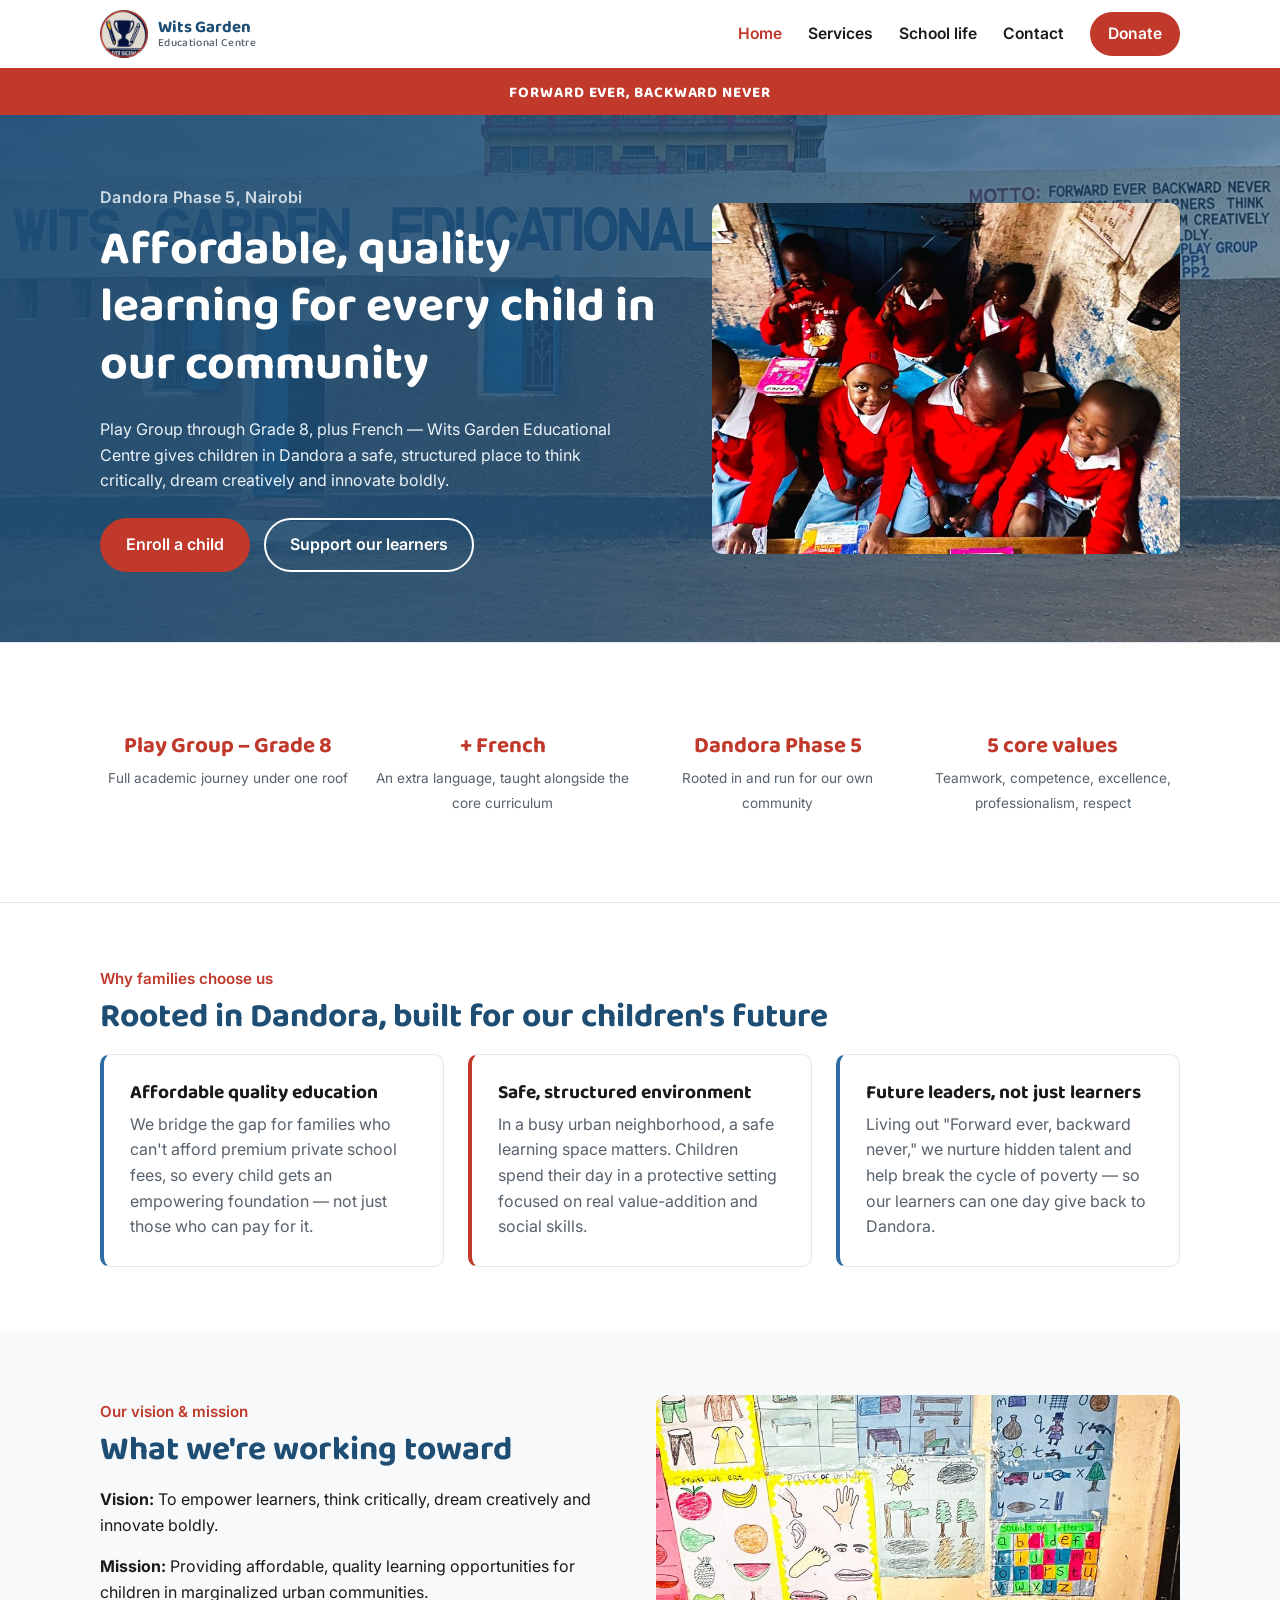
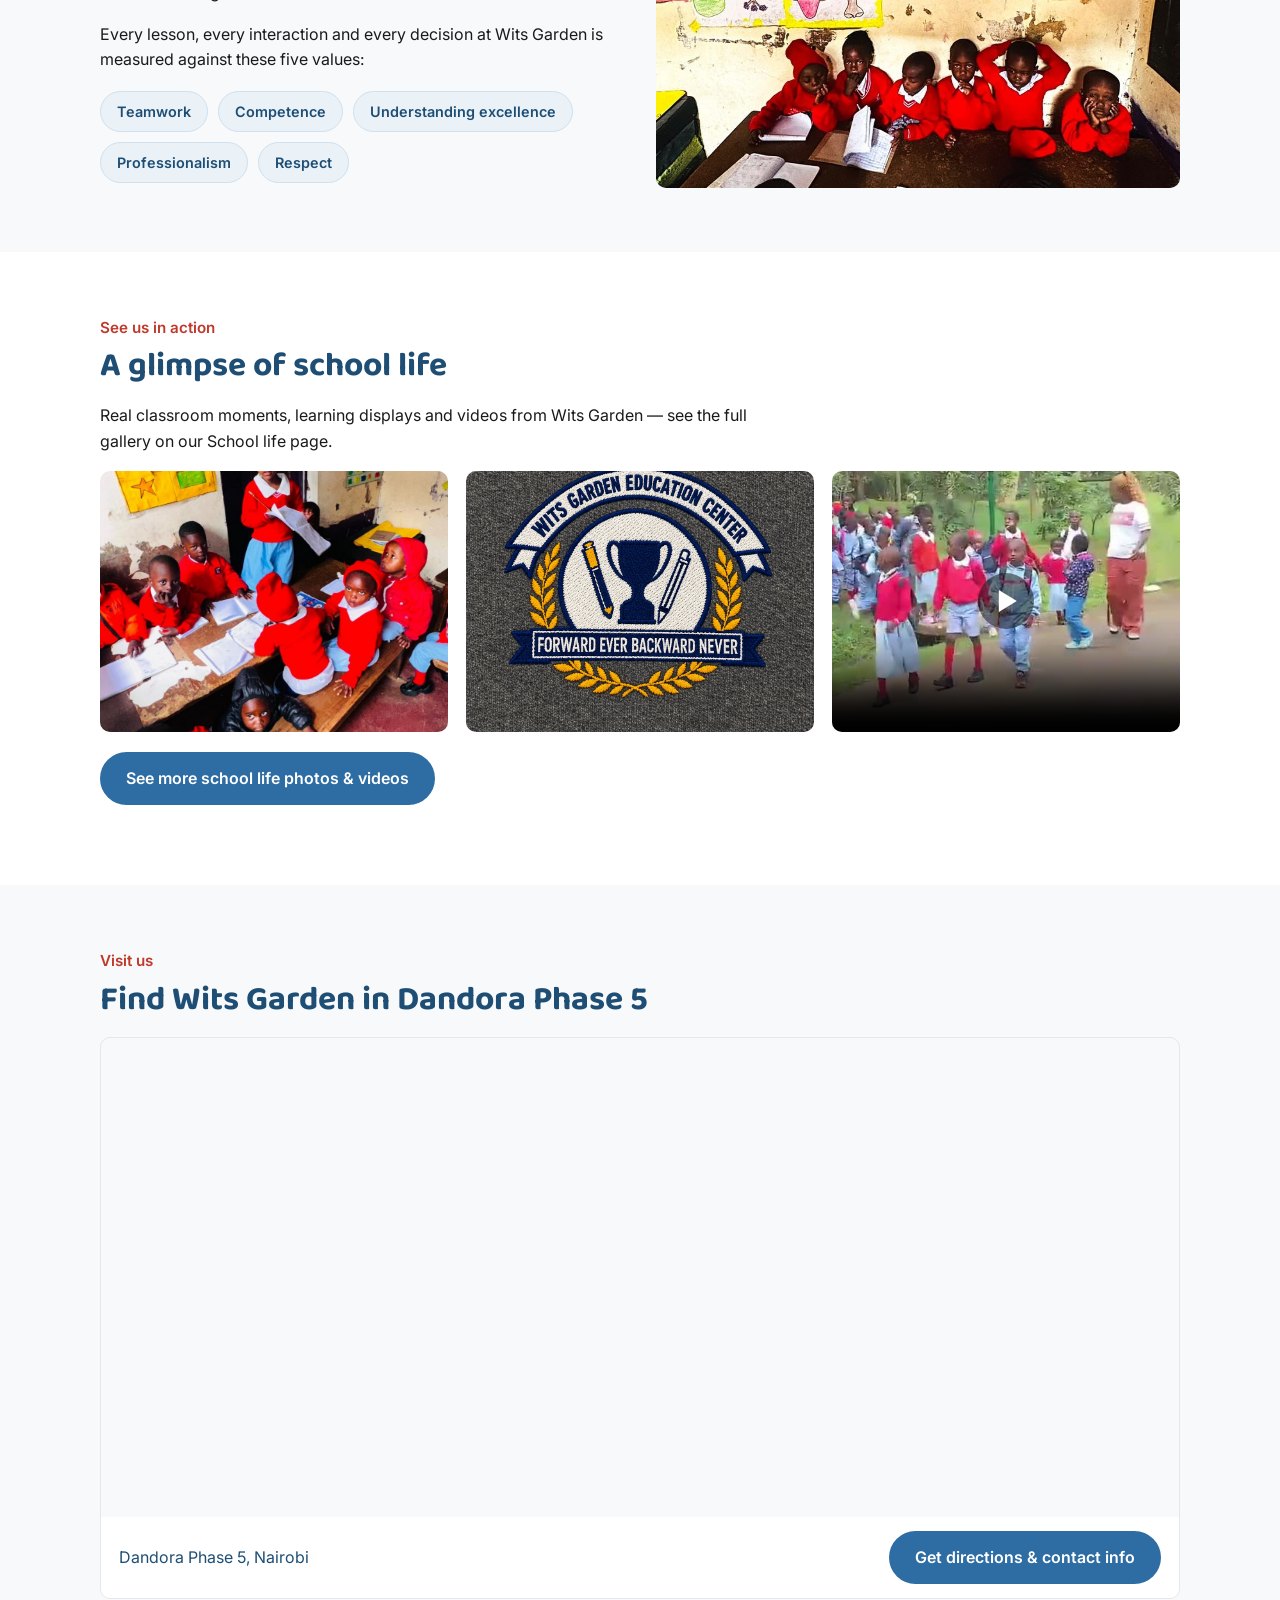
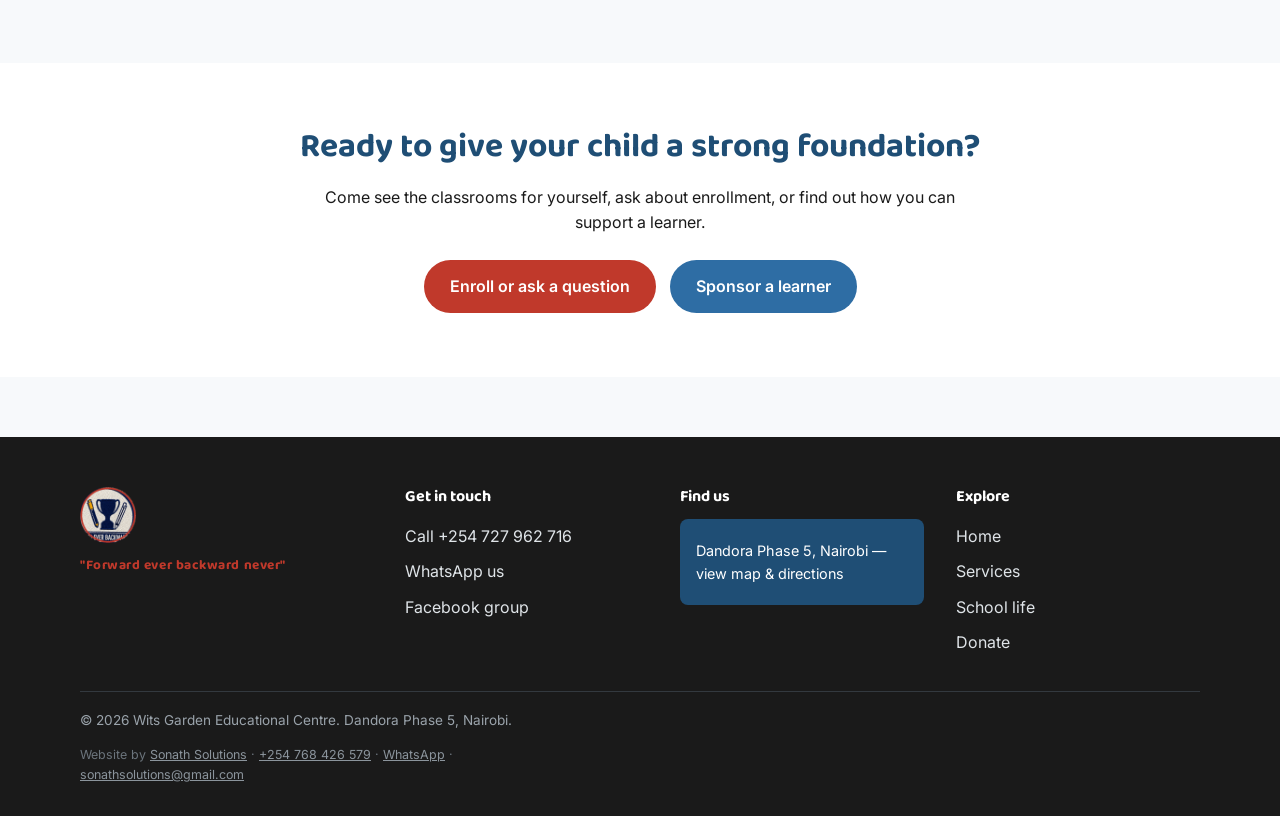
==== index.html @ b7c3abeb "first commit" ====
<!DOCTYPE html>
<html lang="en">
<head>
<meta charset="UTF-8">
<meta name="viewport" content="width=device-width, initial-scale=1.0">
<title>Wits Garden Educational Centre — Dandora Phase 5, Nairobi</title>
<meta name="description" content="Wits Garden Educational Centre offers affordable, quality learning for Play Group through Grade 8, plus French, in Dandora Phase 5, Nairobi. Forward ever, backward never.">
<link rel="canonical" href="https://www.witsgardenedu.co.ke/index.html">
<meta name="theme-color" content="#2e6da4">
<link rel="icon" href="favicon.ico" sizes="any">
<link rel="icon" type="image/png" sizes="32x32" href="favicon-32.png">
<link rel="icon" type="image/png" sizes="192x192" href="favicon-192.png">
<link rel="apple-touch-icon" href="favicon-180.png">
<meta property="og:type" content="website">
<meta property="og:title" content="Wits Garden Educational Centre — Dandora Phase 5, Nairobi">
<meta property="og:description" content="Affordable, quality learning for Play Group through Grade 8, plus French, in the heart of Dandora Phase 5.">
<meta property="og:image" content="https://www.witsgardenedu.co.ke/images/banner-photo.jpg">
<meta property="og:url" content="https://www.witsgardenedu.co.ke/index.html">
<link rel="preconnect" href="https://fonts.googleapis.com">
<link rel="preconnect" href="https://fonts.gstatic.com" crossorigin>
<link href="https://fonts.googleapis.com/css2?family=Baloo+2:wght@500;700&family=Inter:wght@400;500;600&display=swap" rel="stylesheet">
<link rel="stylesheet" href="style.css">
</head>
<body>
<a class="skip-link" href="#main">Skip to content</a>

<header class="site-header">
  <div class="container nav-wrap">
    <a href="index.html" class="brand">
      <img src="images/logo-badge.png" alt="Wits Garden Educational Centre crest" class="brand-logo">
      <span class="brand-name">Wits Garden<br><small>Educational Centre</small></span>
    </a>
    <button class="nav-toggle" id="navToggle" aria-expanded="false" aria-controls="siteNav" aria-label="Open menu">
      <span></span><span></span><span></span>
    </button>
    <nav class="site-nav" id="siteNav">
      <a href="index.html" class="active">Home</a>
      <a href="services.html">Services</a>
      <a href="school-life.html">School life</a>
      <a href="contact.html">Contact</a>
      <a href="donate.html" class="nav-cta">Donate</a>
    </nav>
  </div>
</header>

<div class="motto-strip">FORWARD EVER, BACKWARD NEVER</div>

<main id="main">

  <section class="hero" style="background-image:url('images/banner-photo.jpg');">
    <div class="container">
      <div>
        <p class="hero-eyebrow">Dandora Phase 5, Nairobi</p>
        <h1>Affordable, quality learning for every child in our community</h1>
        <p>Play Group through Grade 8, plus French — Wits Garden Educational Centre gives children in Dandora a safe, structured place to think critically, dream creatively and innovate boldly.</p>
        <div class="hero-actions">
          <a href="contact.html" class="btn btn-primary">Enroll a child</a>
          <a href="donate.html" class="btn btn-outline">Support our learners</a>
        </div>
      </div>
      <div class="hero-media">
        <img src="images/home-1.jpg" alt="Learners in a Wits Garden Educational Centre classroom">
      </div>
    </div>
  </section>

  <section class="stat-strip">
    <div class="container">
      <div class="stat"><strong>Play Group – Grade 8</strong><span>Full academic journey under one roof</span></div>
      <div class="stat"><strong>+ French</strong><span>An extra language, taught alongside the core curriculum</span></div>
      <div class="stat"><strong>Dandora Phase 5</strong><span>Rooted in and run for our own community</span></div>
      <div class="stat"><strong>5 core values</strong><span>Teamwork, competence, excellence, professionalism, respect</span></div>
    </div>
  </section>

  <section class="section-alt">
    <div class="container">
      <p class="eyebrow">Why families choose us</p>
      <h2>Rooted in Dandora, built for our children's future</h2>
      <div class="grid-3">
        <div class="card">
          <h3>Affordable quality education</h3>
          <p>We bridge the gap for families who can't afford premium private school fees, so every child gets an empowering foundation — not just those who can pay for it.</p>
        </div>
        <div class="card card-alt">
          <h3>Safe, structured environment</h3>
          <p>In a busy urban neighborhood, a safe learning space matters. Children spend their day in a protective setting focused on real value-addition and social skills.</p>
        </div>
        <div class="card">
          <h3>Future leaders, not just learners</h3>
          <p>Living out "Forward ever, backward never," we nurture hidden talent and help break the cycle of poverty — so our learners can one day give back to Dandora.</p>
        </div>
      </div>
    </div>
  </section>

  <section>
    <div class="container grid-2">
      <div>
        <p class="eyebrow">Our vision &amp; mission</p>
        <h2>What we're working toward</h2>
        <p><strong>Vision:</strong> To empower learners, think critically, dream creatively and innovate boldly.</p>
        <p><strong>Mission:</strong> Providing affordable, quality learning opportunities for children in marginalized urban communities.</p>
        <p>Every lesson, every interaction and every decision at Wits Garden is measured against these five values:</p>
        <div class="value-chips">
          <span class="value-chip">Teamwork</span>
          <span class="value-chip">Competence</span>
          <span class="value-chip">Understanding excellence</span>
          <span class="value-chip">Professionalism</span>
          <span class="value-chip">Respect</span>
        </div>
      </div>
      <div class="media-item">
        <img src="images/home-2.jpg" alt="Learners at their desks at Wits Garden Educational Centre">
      </div>
    </div>
  </section>

  <section class="section-alt">
    <div class="container">
      <p class="eyebrow">See us in action</p>
      <h2>A glimpse of school life</h2>
      <p>Real classroom moments, learning displays and videos from Wits Garden — see the full gallery on our School life page.</p>
      <div class="media-grid">
        <div class="media-item">
          <img src="images/home-3.jpg" alt="Learners engaged in class at Wits Garden Educational Centre">
        </div>
        <div class="media-item">
          <img src="images/classroom-2.jpg" alt="A Wits Garden classroom in session">
        </div>
        <div class="media-item video">
          <video controls preload="metadata" poster="videos/video-6-poster.jpg">
            <source src="videos/video-6.mp4" type="video/mp4">
            Your browser does not support the video element.
          </video>
        </div>
      </div>
      <p style="margin-top:20px;"><a href="school-life.html" class="btn btn-sky">See more school life photos &amp; videos</a></p>
    </div>
  </section>

  <section>
    <div class="container">
      <p class="eyebrow">Visit us</p>
      <h2>Find Wits Garden in Dandora Phase 5</h2>
      <a href="contact.html" class="map-teaser">
        <iframe class="map-frame" src="https://www.google.com/maps?q=Dandora+Phase+5+Nairobi&output=embed" title="Map preview of Dandora Phase 5, Nairobi — click to view full contact details" loading="lazy"></iframe>
        <span class="map-teaser-label">
          <span>Dandora Phase 5, Nairobi</span>
          <span class="btn btn-sky">Get directions &amp; contact info</span>
        </span>
      </a>
    </div>
  </section>

  <section class="section-alt" style="text-align:center;">
    <div class="container">
      <h2>Ready to give your child a strong foundation?</h2>
      <p style="margin:0 auto 20px;">Come see the classrooms for yourself, ask about enrollment, or find out how you can support a learner.</p>
      <div class="hero-actions" style="justify-content:center;">
        <a href="contact.html" class="btn btn-primary">Enroll or ask a question</a>
        <a href="donate.html" class="btn btn-sky">Sponsor a learner</a>
      </div>
    </div>
  </section>

</main>

<footer class="site-footer">
  <div class="container footer-grid">
    <div class="footer-brand">
      <img src="images/logo-badge.png" alt="Wits Garden Educational Centre crest" class="footer-logo">
      <p class="motto">"Forward ever backward never"</p>
    </div>
    <div class="footer-links">
      <h3>Get in touch</h3>
      <a href="tel:+254727962716">Call +254 727 962 716</a>
      <a href="https://wa.me/254727962716" target="_blank" rel="noopener">WhatsApp us</a>
      <a href="https://www.facebook.com/groups/225257886135618/" target="_blank" rel="noopener">Facebook group</a>
    </div>
    <div class="footer-map">
      <h3>Find us</h3>
      <a href="contact.html" class="map-thumb">Dandora Phase 5, Nairobi — view map &amp; directions</a>
    </div>
    <div class="footer-nav">
      <h3>Explore</h3>
      <a href="index.html">Home</a>
      <a href="services.html">Services</a>
      <a href="school-life.html">School life</a>
      <a href="donate.html">Donate</a>
    </div>
  </div>
  <div class="container footer-bottom">
    <p>&copy; <span id="year"></span> Wits Garden Educational Centre. Dandora Phase 5, Nairobi.</p>
    <p class="footer-credit">Website by <a href="https://sonathsolutions.com" target="_blank" rel="noopener">Sonath Solutions</a> · <a href="tel:+254768426579">+254 768 426 579</a> · <a href="https://wa.me/254768426579" target="_blank" rel="noopener">WhatsApp</a> · <a href="mailto:sonathsolutions@gmail.com">sonathsolutions@gmail.com</a></p>
  </div>
</footer>

<script src="script.js"></script>
</body>
</html>
---- style.css ----
/* ============ Wits Garden Educational Centre — shared styles ============ */

:root{
  --red:#c0392b;
  --red-dark:#962c20;
  --sky:#2e6da4;
  --sky-dark:#1f4e75;
  --sky-light:#eaf2f8;
  --ink:#1a1a1a;
  --gray:#57626c;
  --paper:#ffffff;
  --bg:#f7f9fb;
  --radius:10px;
  --maxw:1120px;
}

*,*::before,*::after{ box-sizing:border-box; }

html{ scroll-behavior:smooth; }

body{
  margin:0;
  font-family:'Inter', Arial, sans-serif;
  color:var(--ink);
  background:var(--bg);
  line-height:1.6;
}

h1,h2,h3,h4{
  font-family:'Baloo 2', 'Inter', Arial, sans-serif;
  font-weight:700;
  line-height:1.2;
  margin:0 0 .5em;
  color:var(--sky-dark);
}

h1{ font-size:clamp(2rem,4.5vw,3rem); }
h2{ font-size:clamp(1.5rem,3vw,2.1rem); }
h3{ font-size:1.2rem; }

p{ margin:0 0 1em; max-width:66ch; }

a{ color:var(--sky-dark); text-decoration:none; }
a:hover{ text-decoration:underline; }

img{ max-width:100%; display:block; }

ul{ margin:0; padding:0; list-style:none; }

.container{
  max-width:var(--maxw);
  margin:0 auto;
  padding:0 20px;
}

section{ padding:64px 0; }

.section-alt{ background:var(--paper); }

.eyebrow{
  color:var(--red);
  font-weight:600;
  font-size:.95rem;
  margin:0 0 .4em;
}

/* ---------- Buttons ---------- */
.btn{
  display:inline-flex;
  align-items:center;
  gap:.5em;
  padding:12px 24px;
  border-radius:999px;
  font-weight:600;
  font-family:'Inter',Arial,sans-serif;
  border:2px solid transparent;
  cursor:pointer;
  text-decoration:none;
  font-size:1rem;
}
.btn:hover{ text-decoration:none; }
.btn-primary{ background:var(--red); color:#fff; }
.btn-primary:hover{ background:var(--red-dark); }
.btn-outline{ background:transparent; border-color:#fff; color:#fff; }
.btn-outline:hover{ background:rgba(255,255,255,.15); }
.btn-sky{ background:var(--sky); color:#fff; }
.btn-sky:hover{ background:var(--sky-dark); }

/* ---------- Header / Nav ---------- */
.site-header{
  position:sticky;
  top:0;
  z-index:50;
  background:#fff;
  border-bottom:3px solid var(--red);
}
.nav-wrap{
  display:flex;
  align-items:center;
  justify-content:space-between;
  padding:10px 20px;
}
.brand{
  display:flex;
  align-items:center;
  gap:10px;
  color:var(--ink);
}
.brand:hover{ text-decoration:none; }
.brand-logo{ height:48px; width:48px; object-fit:contain; }
.brand-name{
  font-family:'Baloo 2',sans-serif;
  font-weight:700;
  line-height:1.15;
  color:var(--sky-dark);
  font-size:1.05rem;
}
.brand-name small{
  display:block;
  font-weight:500;
  font-size:.7rem;
  color:var(--gray);
  letter-spacing:.03em;
}

.site-nav{
  display:flex;
  align-items:center;
  gap:26px;
}
.site-nav a{
  color:var(--ink);
  font-weight:600;
  font-size:.98rem;
}
.site-nav a.active{ color:var(--red); }
.site-nav a.nav-cta{
  background:var(--red);
  color:#fff;
  padding:9px 18px;
  border-radius:999px;
}
.site-nav a.nav-cta:hover{ background:var(--red-dark); text-decoration:none; }

.nav-toggle{
  display:none;
  flex-direction:column;
  gap:5px;
  background:none;
  border:none;
  cursor:pointer;
  padding:8px;
}
.nav-toggle span{
  width:26px;
  height:3px;
  background:var(--ink);
  border-radius:2px;
}

@media (max-width:860px){
  .nav-toggle{ display:flex; }
  .site-nav{
    position:absolute;
    top:100%;
    left:0;
    right:0;
    background:#fff;
    flex-direction:column;
    align-items:flex-start;
    gap:0;
    border-bottom:3px solid var(--red);
    max-height:0;
    overflow:hidden;
    transition:max-height .25s ease;
  }
  .site-nav.open{ max-height:340px; }
  .site-nav a{
    width:100%;
    padding:14px 20px;
    border-top:1px solid #eee;
  }
  .site-nav a.nav-cta{
    border-radius:0;
    text-align:center;
  }
}

/* ---------- Hero ---------- */
.hero{
  background:var(--sky);
  color:#fff;
  padding:70px 0;
  position:relative;
  overflow:hidden;
}
.hero .container{
  display:grid;
  grid-template-columns:1.1fr .9fr;
  gap:40px;
  align-items:center;
}
.hero-eyebrow{
  color:#fff;
  opacity:.85;
  font-weight:600;
  letter-spacing:.02em;
  margin-bottom:.6em;
}
.hero h1{ color:#fff; }
.hero p{ color:#eaf2f8; max-width:52ch; }
.hero-actions{
  display:flex;
  gap:14px;
  flex-wrap:wrap;
  margin-top:24px;
}
.hero-media{
  background:var(--sky-dark);
  border-radius:var(--radius);
  overflow:hidden;
  aspect-ratio:4/3;
  display:flex;
  align-items:center;
  justify-content:center;
}
.hero-media img{ width:100%; height:100%; object-fit:cover; }

.motto-strip{
  background:var(--red);
  color:#fff;
  text-align:center;
  padding:10px 0;
  font-family:'Baloo 2',sans-serif;
  font-weight:700;
  letter-spacing:.06em;
  font-size:.95rem;
}

@media (max-width:780px){
  .hero .container{ grid-template-columns:1fr; }
  .hero-media{ order:-1; }
}

/* ---------- Cards / grids ---------- */
.grid-3{
  display:grid;
  grid-template-columns:repeat(3,1fr);
  gap:24px;
}
.grid-2{
  display:grid;
  grid-template-columns:1fr 1fr;
  gap:32px;
  align-items:center;
}
@media (max-width:780px){
  .grid-3{ grid-template-columns:1fr; }
  .grid-2{ grid-template-columns:1fr; }
}

.card{
  background:#fff;
  border:1px solid #e2e8ee;
  border-left:4px solid var(--sky);
  border-radius:var(--radius);
  padding:26px;
}
.card h3{ color:var(--ink); margin-bottom:.4em; }
.card p{ color:var(--gray); margin:0; }

.card-alt{ border-left-color:var(--red); }

/* ---------- Media / gallery ---------- */
.media-item{
  border-radius:var(--radius);
  overflow:hidden;
  background:var(--sky-light);
  aspect-ratio:4/3;
  position:relative;
}
.media-item img{ width:100%; height:100%; object-fit:cover; }
.media-item video{ width:100%; height:100%; object-fit:cover; display:block; background:#000; }
.media-item.video::after{
  content:"";
  position:absolute;
  inset:0;
  margin:auto;
  width:56px;
  height:56px;
  border-radius:50%;
  background:rgba(26,26,26,.55);
  pointer-events:none;
}
.media-item.video::before{
  content:"";
  position:absolute;
  top:50%; left:50%;
  transform:translate(-40%,-50%);
  width:0; height:0;
  border-top:11px solid transparent;
  border-bottom:11px solid transparent;
  border-left:18px solid #fff;
  z-index:2;
  pointer-events:none;
}
.media-grid{
  display:grid;
  grid-template-columns:repeat(3,1fr);
  gap:18px;
}
@media (max-width:780px){
  .media-grid{ grid-template-columns:repeat(2,1fr); }
}
@media (max-width:480px){
  .media-grid{ grid-template-columns:1fr; }
}
.media-caption{
  font-size:.85rem;
  color:var(--gray);
  margin-top:6px;
}

/* ---------- Map ---------- */
.map-frame{
  border:0;
  width:100%;
  aspect-ratio:16/9;
  border-radius:var(--radius);
  filter:grayscale(.1);
}
.map-teaser{
  display:block;
  border-radius:var(--radius);
  overflow:hidden;
  border:1px solid #e2e8ee;
}
.map-teaser .map-frame{ pointer-events:none; aspect-ratio:16/7; }
.map-teaser-label{
  display:flex;
  justify-content:space-between;
  align-items:center;
  padding:14px 18px;
  background:#fff;
}

/* ---------- Forms ---------- */
form{ max-width:560px; }
.field{ margin-bottom:18px; }
.field label{
  display:block;
  font-weight:600;
  margin-bottom:6px;
  font-size:.95rem;
}
.field input,
.field textarea,
.field select{
  width:100%;
  padding:12px 14px;
  border:1px solid #cdd6de;
  border-radius:8px;
  font-family:inherit;
  font-size:1rem;
  background:#fff;
}
.field input:focus,
.field textarea:focus,
.field select:focus{
  outline:3px solid var(--sky-light);
  border-color:var(--sky);
}
.field-error{
  color:var(--red);
  font-size:.85rem;
  margin-top:5px;
  display:none;
}
.field.invalid .field-error{ display:block; }
.field.invalid input,
.field.invalid textarea,
.field.invalid select{ border-color:var(--red); }

.form-note{
  background:var(--sky-light);
  border-radius:var(--radius);
  padding:16px 18px;
  font-size:.92rem;
  color:var(--sky-dark);
  display:none;
}
.form-note.visible{ display:block; }

/* ---------- Ways to help ---------- */
.help-grid{
  display:grid;
  grid-template-columns:repeat(4,1fr);
  gap:18px;
}
@media (max-width:900px){ .help-grid{ grid-template-columns:repeat(2,1fr); } }
@media (max-width:480px){ .help-grid{ grid-template-columns:1fr; } }
.help-card{
  background:#fff;
  border:1px solid #e2e8ee;
  border-radius:var(--radius);
  padding:22px;
  text-align:left;
}
.help-card h3{ font-size:1.05rem; }
.help-card p{ color:var(--gray); font-size:.92rem; margin:0; }

/* ---------- Footer ---------- */
.site-footer{
  background:var(--ink);
  color:#dfe4e8;
  margin-top:60px;
}
.footer-grid{
  display:grid;
  grid-template-columns:1.2fr 1fr 1fr 1fr;
  gap:32px;
  padding:50px 0 30px;
}
@media (max-width:860px){
  .footer-grid{ grid-template-columns:1fr 1fr; }
}
@media (max-width:520px){
  .footer-grid{ grid-template-columns:1fr; }
}
.footer-grid h3{
  color:#fff;
  font-size:1rem;
  margin-bottom:12px;
}
.footer-logo{ height:56px; width:56px; object-fit:contain; margin-bottom:12px; }
.footer-brand .motto{
  color:var(--red);
  font-family:'Baloo 2',sans-serif;
  font-weight:700;
  font-size:.85rem;
  letter-spacing:.04em;
}
.footer-links a,
.footer-nav a{
  display:block;
  color:#dfe4e8;
  padding:5px 0;
}
.footer-links a:hover,
.footer-nav a:hover,
.footer-map a:hover{ color:#fff; }
.footer-map .map-thumb{
  display:block;
  background:var(--sky-dark);
  color:#fff;
  border-radius:8px;
  padding:20px 16px;
  font-size:.9rem;
}
.footer-bottom{
  border-top:1px solid #33393f;
  padding:18px 0;
  font-size:.85rem;
  color:#9aa3ab;
}

/* ---------- Page header (non-home pages) ---------- */
.page-header{
  background:var(--sky-dark);
  color:#fff;
  padding:50px 0;
}
.page-header h1{ color:#fff; margin-bottom:.2em; }
.page-header p{ color:#dfe9f2; margin:0; max-width:60ch; }

.skip-link{
  position:absolute;
  left:-999px;
  top:auto;
  background:var(--red);
  color:#fff;
  padding:10px 16px;
  z-index:100;
}
.skip-link:focus{ left:10px; top:10px; }

/* ---------- Hero with real photo background ---------- */
.hero{
  background-size:cover;
  background-position:center;
  position:relative;
}
.hero::before{
  content:"";
  position:absolute;
  inset:0;
  background:linear-gradient(100deg, rgba(31,78,117,.94) 0%, rgba(31,78,117,.86) 45%, rgba(31,78,117,.55) 100%);
}
.hero .container{ position:relative; z-index:1; }

/* ---------- Stat strip ---------- */
.stat-strip{
  background:#fff;
  border-top:1px solid #e2e8ee;
  border-bottom:1px solid #e2e8ee;
}
.stat-strip .container{
  display:flex;
  flex-wrap:wrap;
  gap:20px;
  padding:22px 20px;
  justify-content:space-between;
}
.stat{
  flex:1 1 200px;
  text-align:center;
}
.stat strong{
  display:block;
  font-family:'Baloo 2',sans-serif;
  color:var(--red);
  font-size:1.4rem;
}
.stat span{
  font-size:.85rem;
  color:var(--gray);
}

/* ---------- Value chips ---------- */
.value-chips{
  display:flex;
  flex-wrap:wrap;
  gap:10px;
  margin:18px 0 0;
}
.value-chip{
  background:var(--sky-light);
  color:var(--sky-dark);
  border:1px solid #cfe0ee;
  border-radius:999px;
  padding:8px 16px;
  font-weight:600;
  font-size:.9rem;
}

/* ---------- Gallery figures with captions ---------- */
.media-item + figcaption,
figure.media-item figcaption{
  font-size:.85rem;
  color:var(--gray);
  margin-top:6px;
}
figure{ margin:0; }
.media-item button.zoom-btn{
  position:absolute;
  inset:0;
  width:100%;
  height:100%;
  padding:0;
  border:0;
  background:transparent;
  cursor:zoom-in;
}

/* ---------- Video cards ---------- */
.video-card{
  background:#fff;
  border:1px solid #e2e8ee;
  border-radius:var(--radius);
  overflow:hidden;
}
.video-card video{
  width:100%;
  display:block;
  background:#000;
  aspect-ratio:4/5;
  object-fit:cover;
}
.video-card .video-caption{
  padding:12px 14px;
  font-size:.88rem;
  color:var(--gray);
}
.video-grid{
  display:grid;
  grid-template-columns:repeat(4,1fr);
  gap:18px;
}
@media (max-width:900px){ .video-grid{ grid-template-columns:repeat(2,1fr); } }
@media (max-width:480px){ .video-grid{ grid-template-columns:1fr; } }

/* ---------- Lightbox ---------- */
.lightbox{
  position:fixed;
  inset:0;
  background:rgba(10,12,14,.92);
  display:none;
  align-items:center;
  justify-content:center;
  z-index:200;
  padding:30px;
}
.lightbox.open{ display:flex; }
.lightbox img{
  max-width:100%;
  max-height:85vh;
  border-radius:6px;
}
.lightbox-close{
  position:absolute;
  top:18px;
  right:22px;
  background:none;
  border:none;
  color:#fff;
  font-size:2rem;
  line-height:1;
  cursor:pointer;
}

/* ---------- FAQ (native details/summary) ---------- */
.faq-item{
  background:#fff;
  border:1px solid #e2e8ee;
  border-radius:var(--radius);
  padding:6px 20px;
  margin-bottom:12px;
}
.faq-item summary{
  cursor:pointer;
  font-weight:600;
  padding:14px 0;
  list-style:none;
}
.faq-item summary::-webkit-details-marker{ display:none; }
.faq-item summary::after{
  content:"+";
  float:right;
  color:var(--red);
  font-size:1.3rem;
}
.faq-item[open] summary::after{ content:"\2212"; }
.faq-item p{ color:var(--gray); margin:0 0 16px; max-width:none; }

/* ---------- Use of funds ---------- */
.fund-list{
  display:grid;
  grid-template-columns:repeat(2,1fr);
  gap:16px;
}
@media (max-width:600px){ .fund-list{ grid-template-columns:1fr; } }
.fund-item{
  display:flex;
  gap:14px;
  background:#fff;
  border:1px solid #e2e8ee;
  border-radius:var(--radius);
  padding:18px;
}
.fund-item .fund-icon{
  width:38px;
  height:38px;
  flex:none;
  border-radius:50%;
  background:var(--sky-light);
  color:var(--sky-dark);
  display:flex;
  align-items:center;
  justify-content:center;
  font-weight:700;
}
.fund-item h3{ font-size:1rem; margin-bottom:.25em; }
.fund-item p{ margin:0; color:var(--gray); font-size:.92rem; }

/* ---------- Footer credit line ---------- */
.footer-credit{
  font-size:.78rem;
  color:#6b747c;
  margin-top:6px;
}
.footer-credit a{
  color:#8b949c;
  text-decoration:underline;
}
.footer-credit a:hover{ color:#fff; }
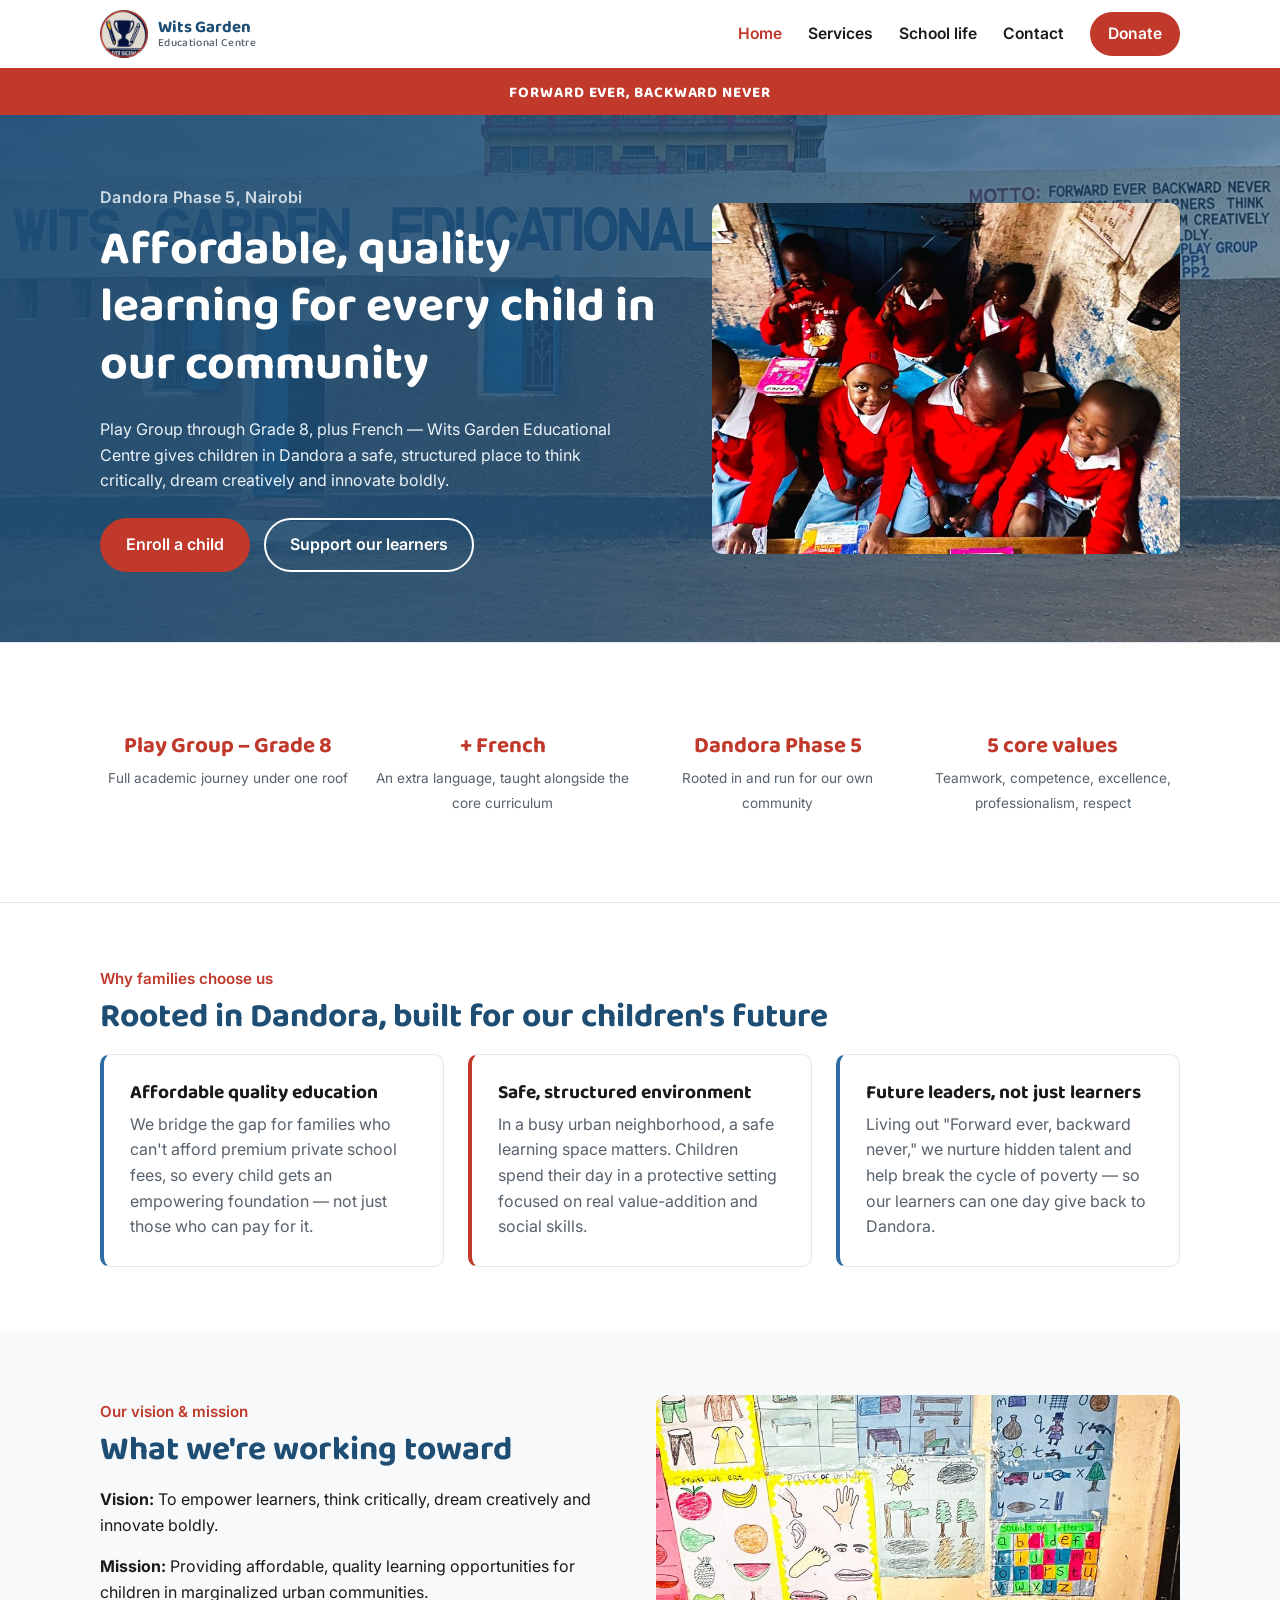
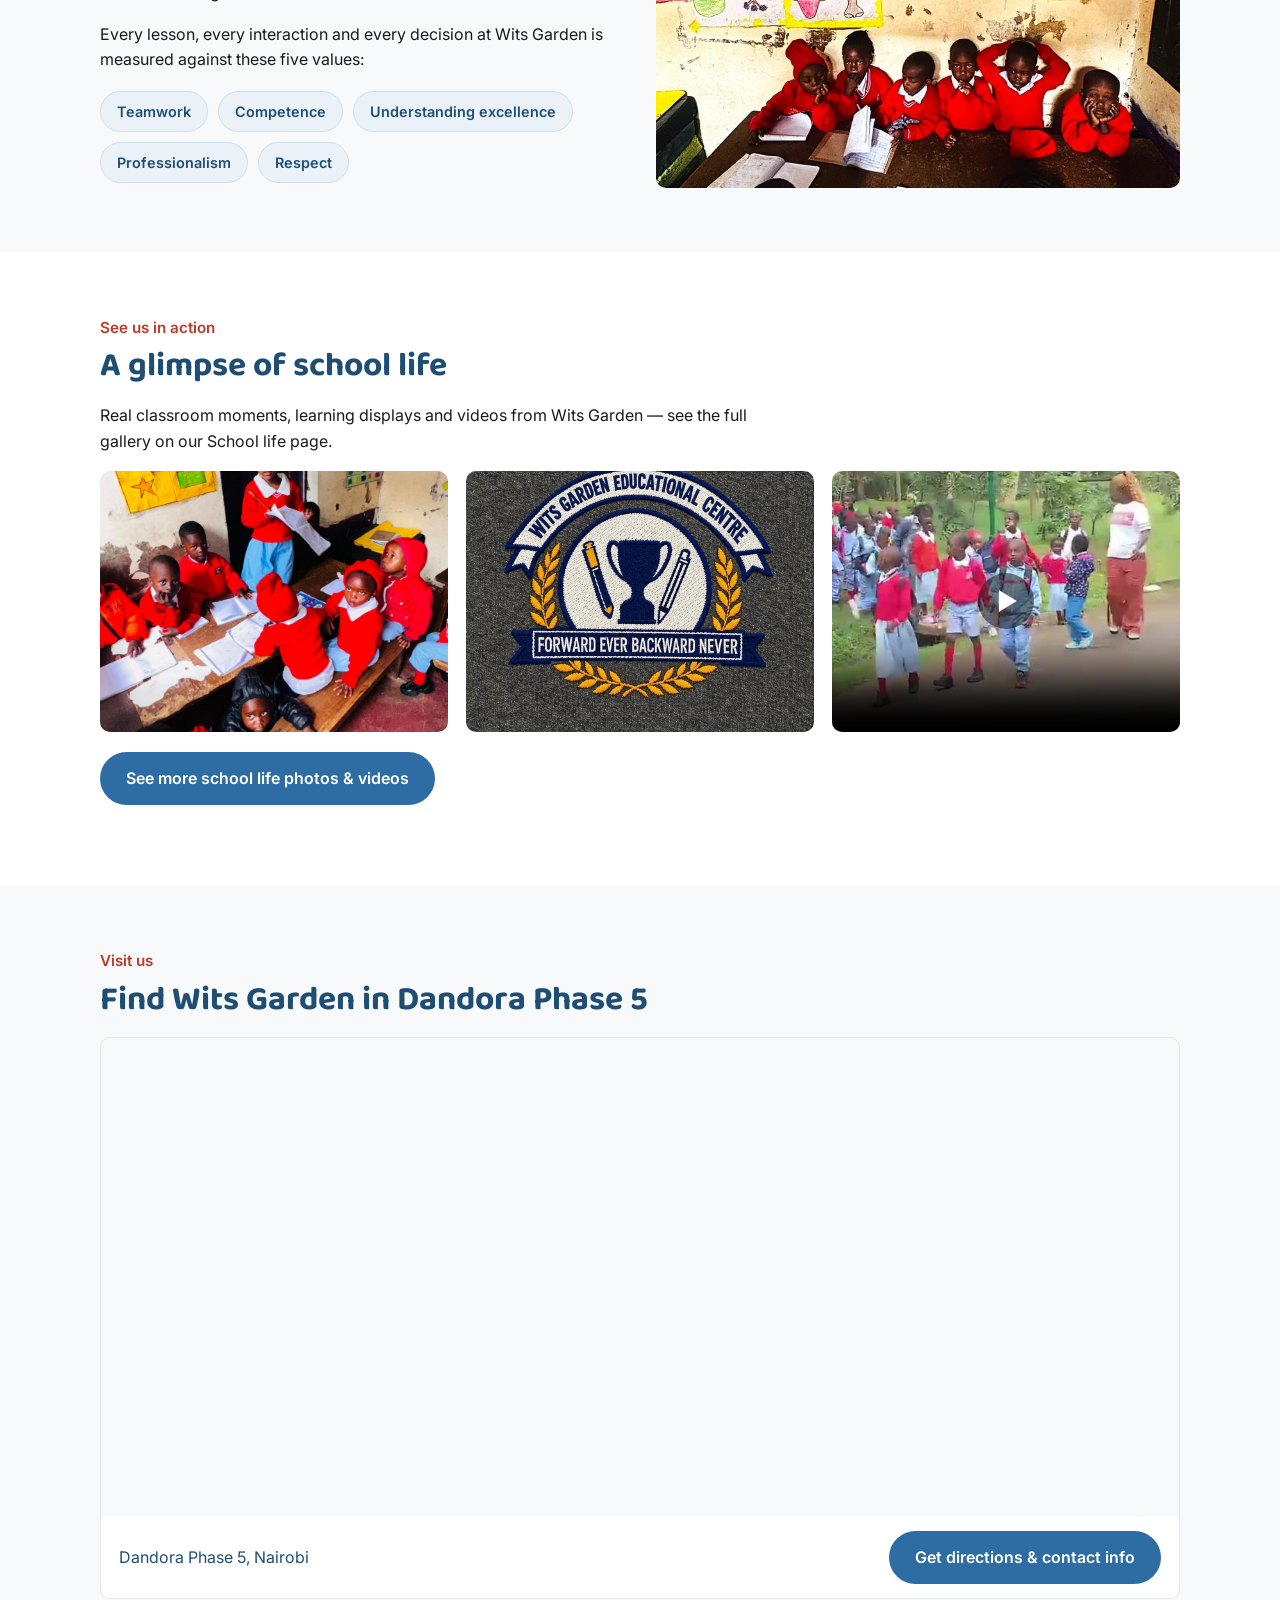
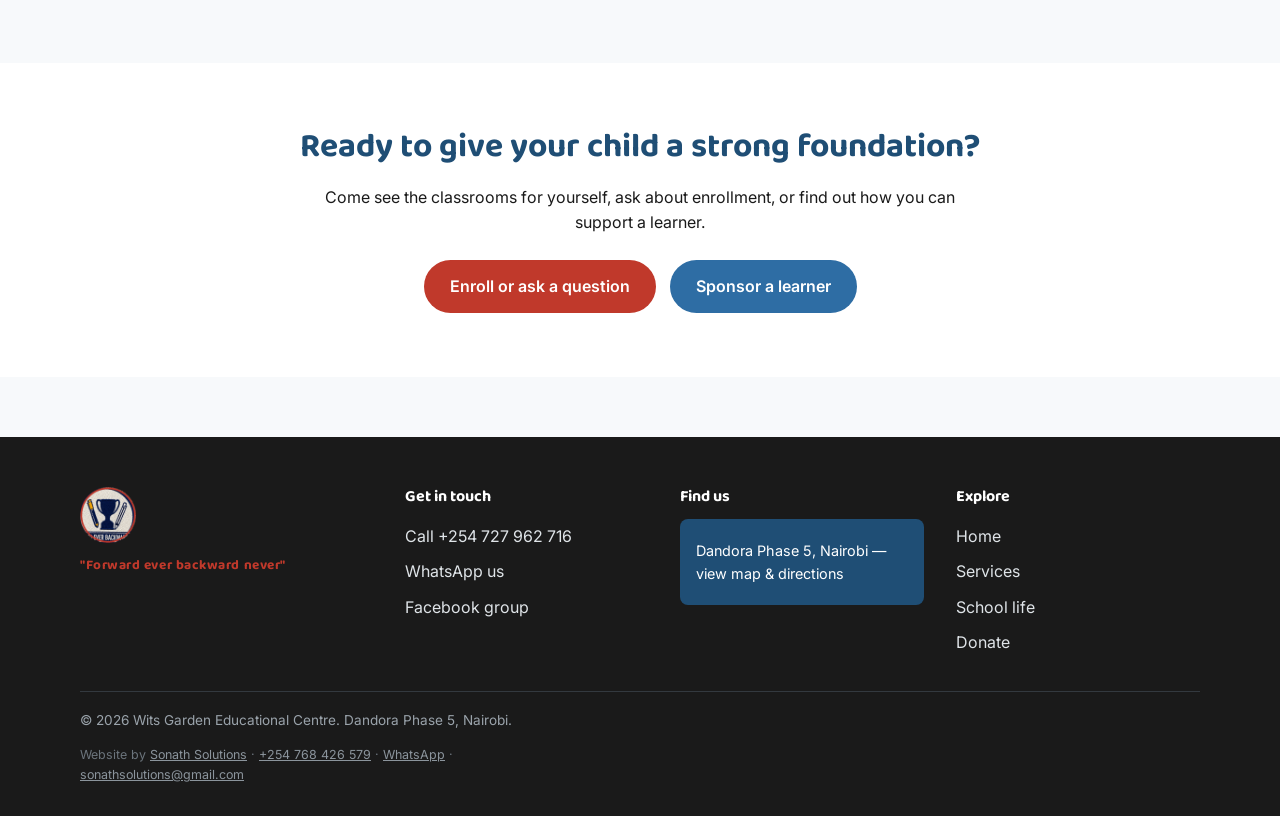
==== commit 41b69aee: "computer and maps" ====
--- a/index.html
+++ b/index.html
@@ -144,7 +144,7 @@
       <p class="eyebrow">Visit us</p>
       <h2>Find Wits Garden in Dandora Phase 5</h2>
       <a href="contact.html" class="map-teaser">
-        <iframe class="map-frame" src="https://www.google.com/maps?q=Dandora+Phase+5+Nairobi&output=embed" title="Map preview of Dandora Phase 5, Nairobi — click to view full contact details" loading="lazy"></iframe>
+        <iframe class="map-frame" src="https://www.google.com/maps/embed?pb=!1m18!1m12!1m3!1d3988.876846709621!2d36.9132548!3d-1.2447257999999999!2m3!1f0!2f0!3f0!3m2!1i1024!2i768!4f13.1!3m3!1m2!1s0x182f15e3fb3fff51%3A0xb2711b7d3baf98ad!2sWITS%20GARDEN%20EDUCATIONAL%20CENTRE!5e0!3m2!1ssw!2ske!4v1790333817216!5m2!1ssw!2ske" title="Map preview of Wits Garden Educational Centre — click to view full contact details" loading="lazy" referrerpolicy="strict-origin-when-cross-origin"></iframe>
         <span class="map-teaser-label">
           <span>Dandora Phase 5, Nairobi</span>
           <span class="btn btn-sky">Get directions &amp; contact info</span>
